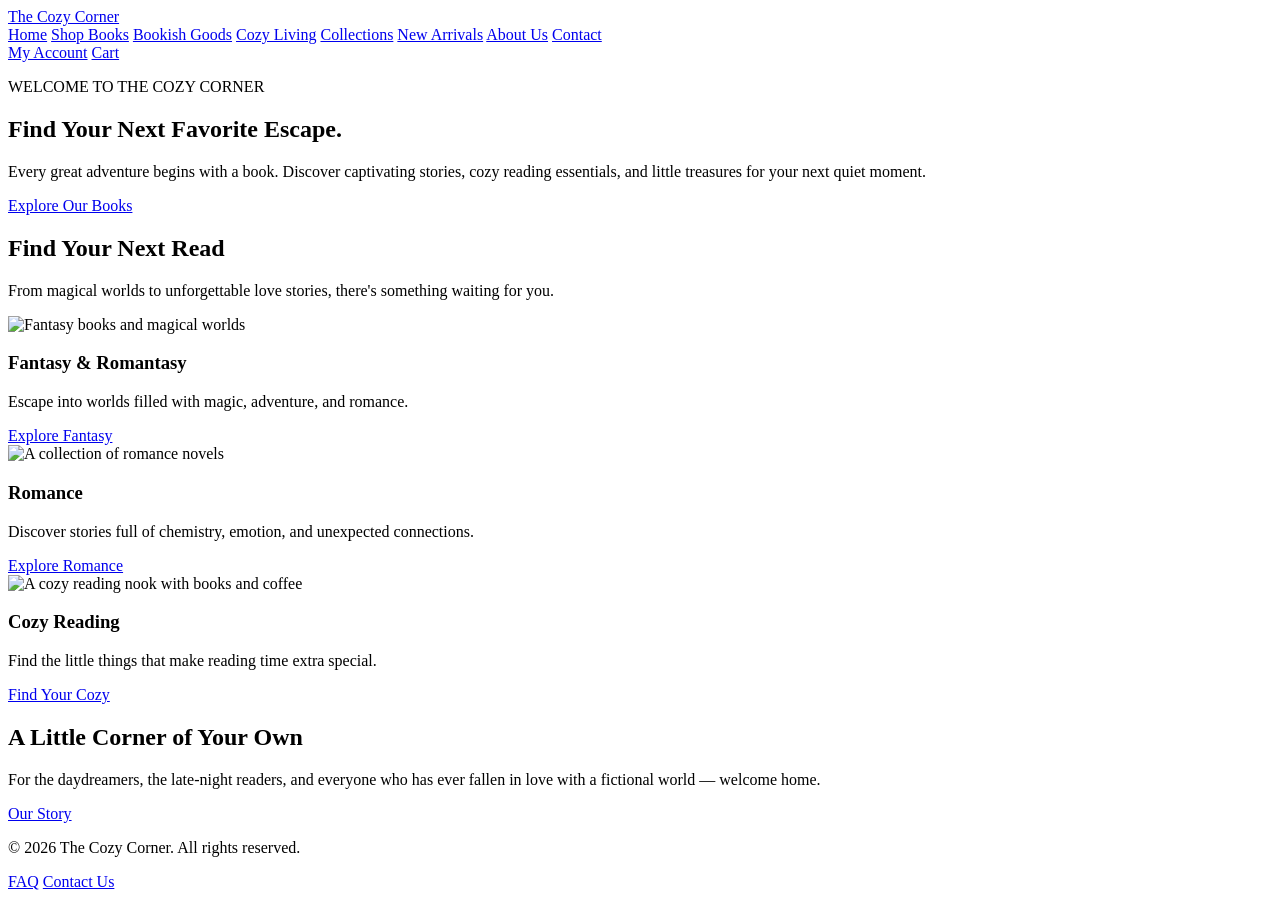
==== index.html @ d62ad063 "Add files via upload" ====
<!DOCTYPE html>
<html lang="en">
<head>
    <meta charset="UTF-8">
    <meta name="viewport" content="width=device-width, initial-scale=1.0">

    <title>The Cozy Corner | Your Next Favorite Read</title>

    <meta name="description"
          content="Discover your next favorite book, cozy reading accessories, and bookish gifts at The Cozy Corner.">

    <link rel="stylesheet" href="css/styles.css">
</head>

<body>

    <header class="site-header">
        <a href="index.html" class="logo">
            The Cozy Corner
        </a>

        <nav class="main-nav">
            <a href="index.html">Home</a>
            <a href="shop-books.html">Shop Books</a>
            <a href="bookish-goods.html">Bookish Goods</a>
            <a href="cozy-living.html">Cozy Living</a>
            <a href="collections.html">Collections</a>
            <a href="new-arrivals.html">New Arrivals</a>
            <a href="about.html">About Us</a>
            <a href="contact.html">Contact</a>
        </nav>

        <div class="header-actions">
            <a href="account.html">My Account</a>
            <a href="cart.html">Cart</a>
        </div>
    </header>

    <main>

        <section class="hero">
            <div class="hero-content">
                <p class="eyebrow">WELCOME TO THE COZY CORNER</p>

                <h1>Find Your Next Favorite Escape.</h1>

                <p>
                    Every great adventure begins with a book.
                    Discover captivating stories, cozy reading
                    essentials, and little treasures for your
                    next quiet moment.
                </p>

                <a href="shop-books.html" class="button">
                    Explore Our Books
                </a>
            </div>
        </section>

        <section class="featured">
            <h2>Find Your Next Read</h2>

            <p>
                From magical worlds to unforgettable love
                stories, there's something waiting for you.
            </p>

            <div class="category-grid">

                <article class="category-card">
                    <img src="images/fantasy.jpg"
                         alt="Fantasy books and magical worlds">

                    <h3>Fantasy &amp; Romantasy</h3>

                    <p>
                        Escape into worlds filled with magic,
                        adventure, and romance.
                    </p>

                    <a href="shop-books.html">
                        Explore Fantasy
                    </a>
                </article>

                <article class="category-card">
                    <img src="images/romance.jpg"
                         alt="A collection of romance novels">

                    <h3>Romance</h3>

                    <p>
                        Discover stories full of chemistry,
                        emotion, and unexpected connections.
                    </p>

                    <a href="shop-books.html">
                        Explore Romance
                    </a>
                </article>

                <article class="category-card">
                    <img src="images/cozy-reading.jpg"
                         alt="A cozy reading nook with books and coffee">

                    <h3>Cozy Reading</h3>

                    <p>
                        Find the little things that make
                        reading time extra special.
                    </p>

                    <a href="cozy-living.html">
                        Find Your Cozy
                    </a>
                </article>

            </div>
        </section>

        <section class="our-story">
            <h2>A Little Corner of Your Own</h2>

            <p>
                For the daydreamers, the late-night readers,
                and everyone who has ever fallen in love
                with a fictional world — welcome home.
            </p>

            <a href="about.html" class="button">
                Our Story
            </a>
        </section>

    </main>

    <footer class="site-footer">
        <p>
            &copy; 2026 The Cozy Corner.
            All rights reserved.
        </p>

        <a href="faq.html">FAQ</a>
        <a href="contact.html">Contact Us</a>
    </footer>

</body>
</html>
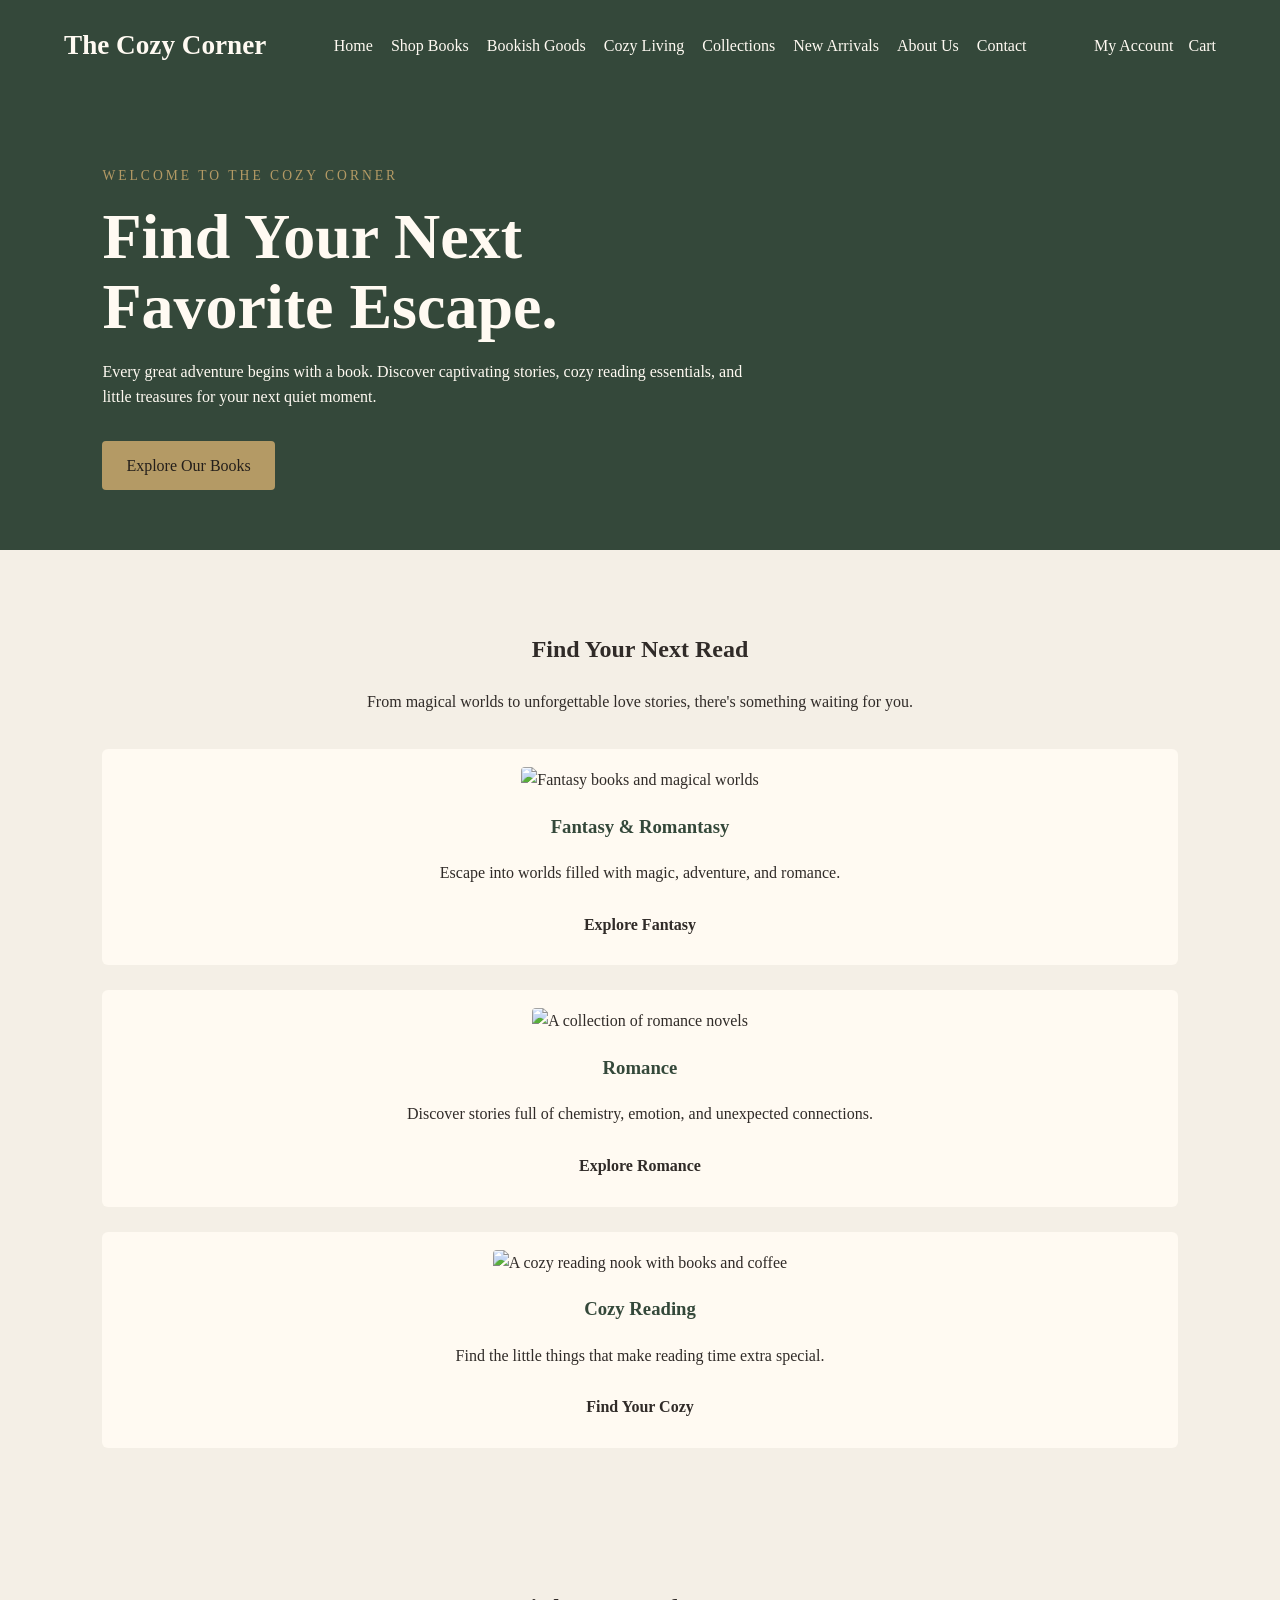
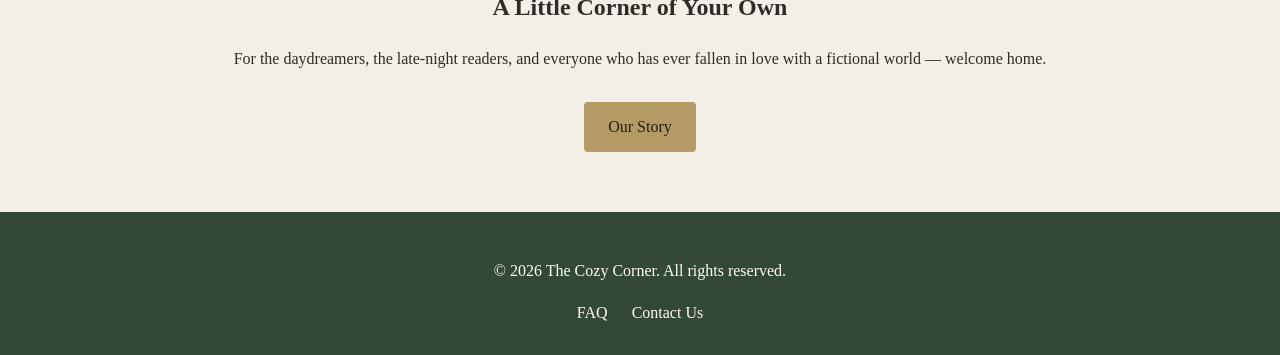
==== commit 6ae02fea: "Update index.html" ====
--- a/index.html
+++ b/index.html
@@ -9,7 +9,7 @@
     <meta name="description"
           content="Discover your next favorite book, cozy reading accessories, and bookish gifts at The Cozy Corner.">
 
-    <link rel="stylesheet" href="css/styles.css">
+    <link rel="stylesheet" href="styles.css">
 </head>
 
 <body>
--- a/styles.css
+++ b/styles.css
@@ -0,0 +1,190 @@
+@charset "UTF-8";
+/* THE COZY CORNER - GLOBAL STYLES */
+
+:root {
+  background:#f4efe6;
+    text:#302b28;
+    green:#34483a;
+    brown:#6c4f3d;
+    cream:#fffaf2;
+    gold:#b49a65;
+}
+
+* {
+    box-sizing:border-box;
+}
+
+body {
+    margin: 0;
+    font-family: Georgia, "Times New Roman", serif;
+    background-color:#f4efe6;
+    color:#302b28;
+    line-height: 1.6;
+}
+
+a {
+    color:inherit;
+    text-decoration:none;
+}
+
+a:hover {
+    color:#6c4f3d;
+}
+
+/* HEADER AND NAVIGATION */
+
+.site-header {
+    display:flex;
+    align-items:center;
+    justify-content:space-between;
+    flex-wrap:wrap;
+    gap: 20px;
+    padding: 24px 5%;
+    background-color:#34483a;
+    color:#fffaf2;
+}
+
+.logo {
+    font-size: 1.7rem;
+    font-weight:bold;
+}
+
+.main-nav {
+    display:flex;
+    flex-wrap:wrap;
+    gap: 18px;
+}
+
+.main-nav a hover,
+.header-actions a hover {
+    color:#b49a65;
+}
+
+.header-actions {
+    display:flex;
+    gap: 15px;
+}
+
+/* HERO SECTION */
+
+.hero {
+    min-height: 420px;
+    display:flex;
+    align-items:center;
+    padding: 60px 8%;
+    background-color:#34483a;
+    color:#fffaf2;
+}
+
+.hero-content {
+    max-width: 650px;
+}
+
+.eyebrow {
+    letter-spacing: 3px;
+    color:#b49a65;
+    font-size: 0.85rem;
+}
+
+.hero h1 {
+    font-size:clamp(2.5rem, 5vw, 4.5rem);
+    line-height: 1.1;
+    margin: 15px 0;
+}
+
+.button {
+    display: inline-block;
+    background-color:#b49a65;
+    color: #241f1b;
+    padding: 12px 24px;
+    margin-top: 15px;
+    border-radius: 4px;
+}
+
+.button-hover{
+    background-color:#fffaf2;
+}
+
+/* FEATURED CATEGORIES */
+
+.featured,
+.our-story {
+    padding: 60px 8%;
+    text-align:center;
+}
+
+.category-grid { 
+    	display:grid;
+	grid-template-columns:auto;
+	gap: 25px;
+    margin-top: 35px;
+}
+
+
+.category-card {
+    background-color:#fffaf2;
+    padding: 18px;
+    border-radius: 6px;
+}
+
+.category-card img {
+    width: 100%;
+    height: 230px;
+    object-fit:cover;
+    border-radius: 4px;
+}
+
+.category-card h3 {
+    color:#34483a;
+}
+
+.category-card a {
+    display: inline-block;
+    margin: 10px 0;
+    font-weight:bold;
+}
+
+/* FOOTER */
+
+.site-footer {
+    background-color:#34483a;
+    color:#fffaf2;
+    text-align:center;
+    padding: 30px 5%;
+}
+
+.site-footer a {
+    margin: 0 10px;
+}
+
+/* RESPONSIVE LAYOUT */
+
+@media(max-width: 900px) {
+    .site-header {
+        flex-direction:column;
+    }
+
+    .main-nav {
+        justify-content:center;
+    }
+
+	.category-grid {
+    	grid-template-columns:auto;
+	}
+
+
+@media(max-width: 600px) {
+    .main-nav {
+        flex-direction:column;
+        align-items:center;
+    }
+
+    .category-grid {
+        grid-template-columns:auto;
+    }
+
+    .hero {
+        padding: 45px 6%;
+    }
+}
+}
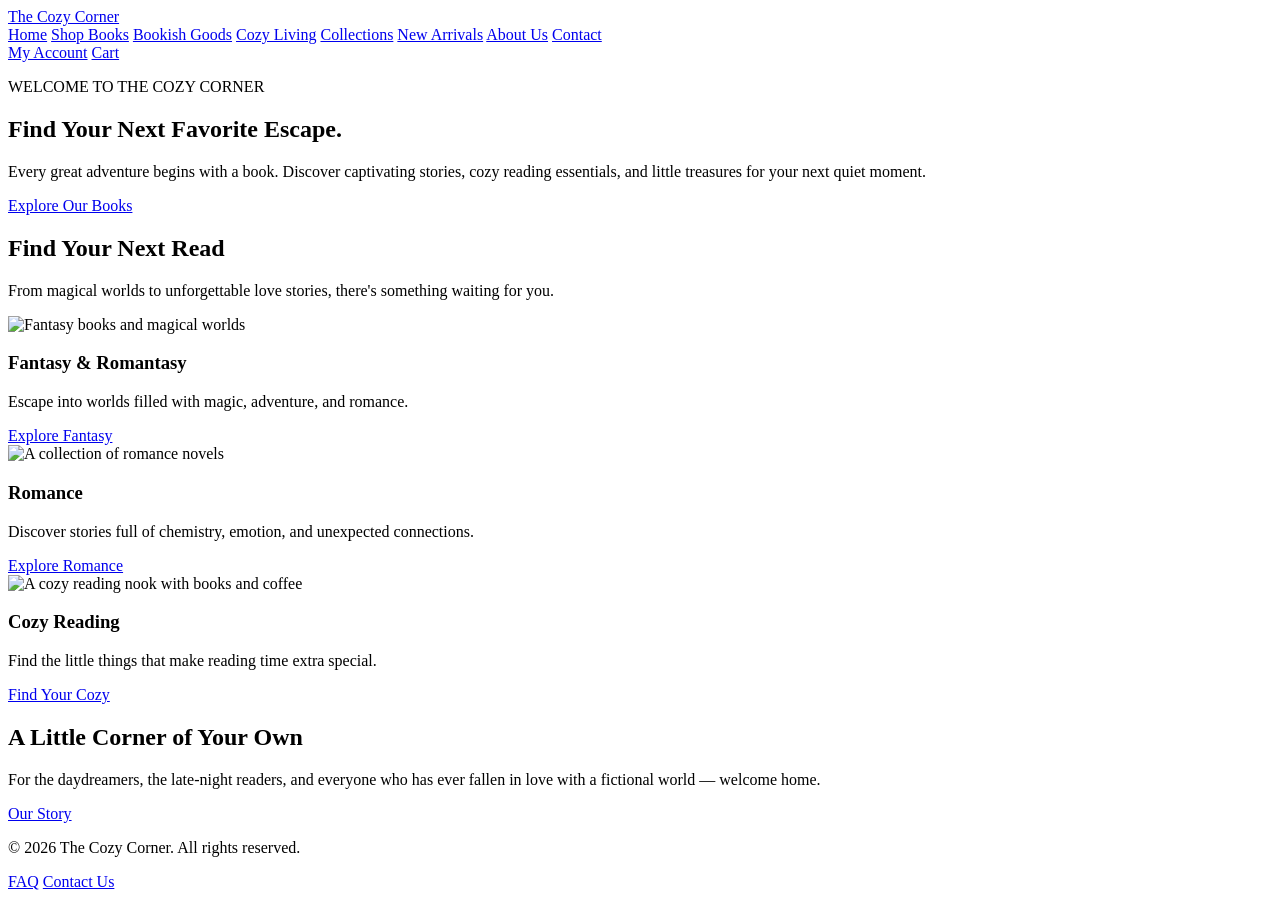
==== commit a2567e81: "Update index.html" ====
--- a/index.html
+++ b/index.html
@@ -9,7 +9,7 @@
     <meta name="description"
           content="Discover your next favorite book, cozy reading accessories, and bookish gifts at The Cozy Corner.">
 
-    <link rel="stylesheet" href="styles.css">
+    <link rel="stylesheet" href="css/styles.css">
 </head>
 
 <body>
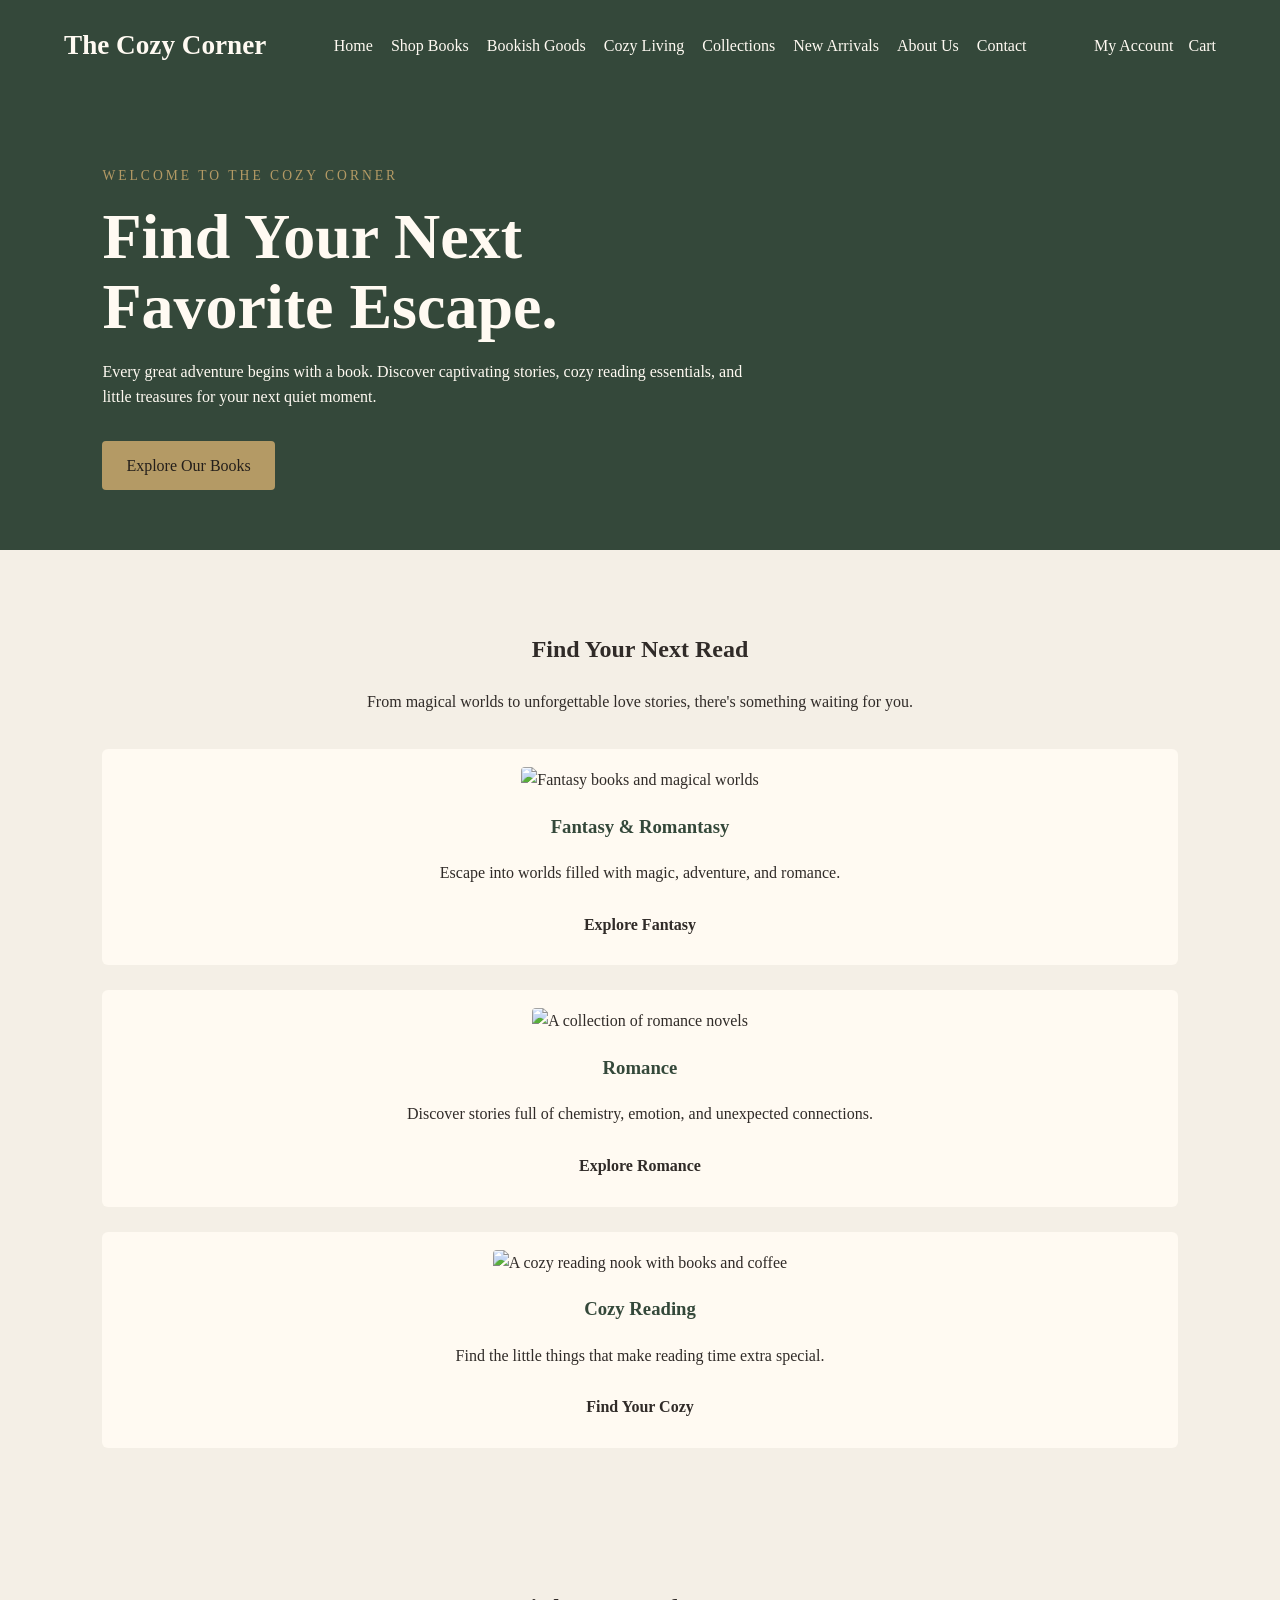
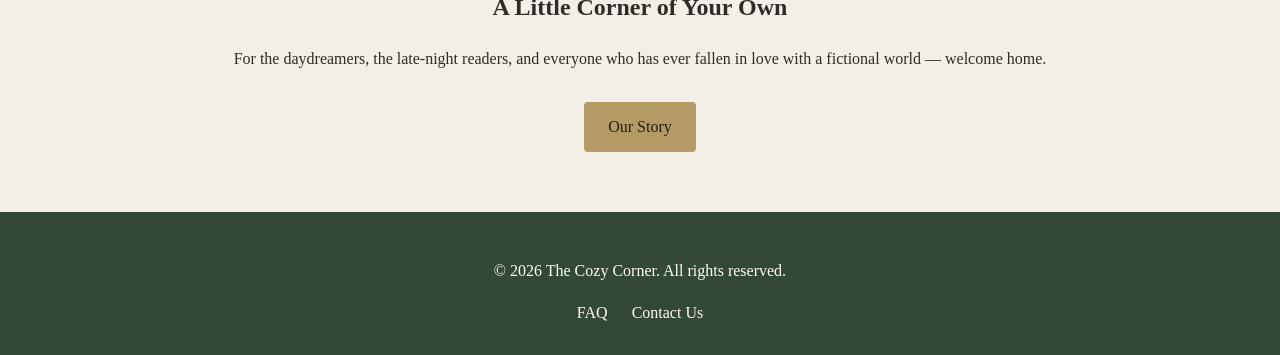
==== commit de7076a1: "Update index.html" ====
--- a/index.html
+++ b/index.html
@@ -9,7 +9,7 @@
     <meta name="description"
           content="Discover your next favorite book, cozy reading accessories, and bookish gifts at The Cozy Corner.">
 
-    <link rel="stylesheet" href="css/styles.css">
+    <link rel="stylesheet" href="styles.css">
 </head>
 
 <body>
--- a/styles.css
+++ b/styles.css
@@ -0,0 +1,190 @@
+@charset "UTF-8";
+/* THE COZY CORNER - GLOBAL STYLES */
+
+:root {
+  background:#f4efe6;
+    text:#302b28;
+    green:#34483a;
+    brown:#6c4f3d;
+    cream:#fffaf2;
+    gold:#b49a65;
+}
+
+* {
+    box-sizing:border-box;
+}
+
+body {
+    margin: 0;
+    font-family: Georgia, "Times New Roman", serif;
+    background-color:#f4efe6;
+    color:#302b28;
+    line-height: 1.6;
+}
+
+a {
+    color:inherit;
+    text-decoration:none;
+}
+
+a:hover {
+    color:#6c4f3d;
+}
+
+/* HEADER AND NAVIGATION */
+
+.site-header {
+    display:flex;
+    align-items:center;
+    justify-content:space-between;
+    flex-wrap:wrap;
+    gap: 20px;
+    padding: 24px 5%;
+    background-color:#34483a;
+    color:#fffaf2;
+}
+
+.logo {
+    font-size: 1.7rem;
+    font-weight:bold;
+}
+
+.main-nav {
+    display:flex;
+    flex-wrap:wrap;
+    gap: 18px;
+}
+
+.main-nav a hover,
+.header-actions a hover {
+    color:#b49a65;
+}
+
+.header-actions {
+    display:flex;
+    gap: 15px;
+}
+
+/* HERO SECTION */
+
+.hero {
+    min-height: 420px;
+    display:flex;
+    align-items:center;
+    padding: 60px 8%;
+    background-color:#34483a;
+    color:#fffaf2;
+}
+
+.hero-content {
+    max-width: 650px;
+}
+
+.eyebrow {
+    letter-spacing: 3px;
+    color:#b49a65;
+    font-size: 0.85rem;
+}
+
+.hero h1 {
+    font-size:clamp(2.5rem, 5vw, 4.5rem);
+    line-height: 1.1;
+    margin: 15px 0;
+}
+
+.button {
+    display: inline-block;
+    background-color:#b49a65;
+    color: #241f1b;
+    padding: 12px 24px;
+    margin-top: 15px;
+    border-radius: 4px;
+}
+
+.button-hover{
+    background-color:#fffaf2;
+}
+
+/* FEATURED CATEGORIES */
+
+.featured,
+.our-story {
+    padding: 60px 8%;
+    text-align:center;
+}
+
+.category-grid { 
+    	display:grid;
+	grid-template-columns:auto;
+	gap: 25px;
+    margin-top: 35px;
+}
+
+
+.category-card {
+    background-color:#fffaf2;
+    padding: 18px;
+    border-radius: 6px;
+}
+
+.category-card img {
+    width: 100%;
+    height: 230px;
+    object-fit:cover;
+    border-radius: 4px;
+}
+
+.category-card h3 {
+    color:#34483a;
+}
+
+.category-card a {
+    display: inline-block;
+    margin: 10px 0;
+    font-weight:bold;
+}
+
+/* FOOTER */
+
+.site-footer {
+    background-color:#34483a;
+    color:#fffaf2;
+    text-align:center;
+    padding: 30px 5%;
+}
+
+.site-footer a {
+    margin: 0 10px;
+}
+
+/* RESPONSIVE LAYOUT */
+
+@media(max-width: 900px) {
+    .site-header {
+        flex-direction:column;
+    }
+
+    .main-nav {
+        justify-content:center;
+    }
+
+	.category-grid {
+    	grid-template-columns:auto;
+	}
+
+
+@media(max-width: 600px) {
+    .main-nav {
+        flex-direction:column;
+        align-items:center;
+    }
+
+    .category-grid {
+        grid-template-columns:auto;
+    }
+
+    .hero {
+        padding: 45px 6%;
+    }
+}
+}
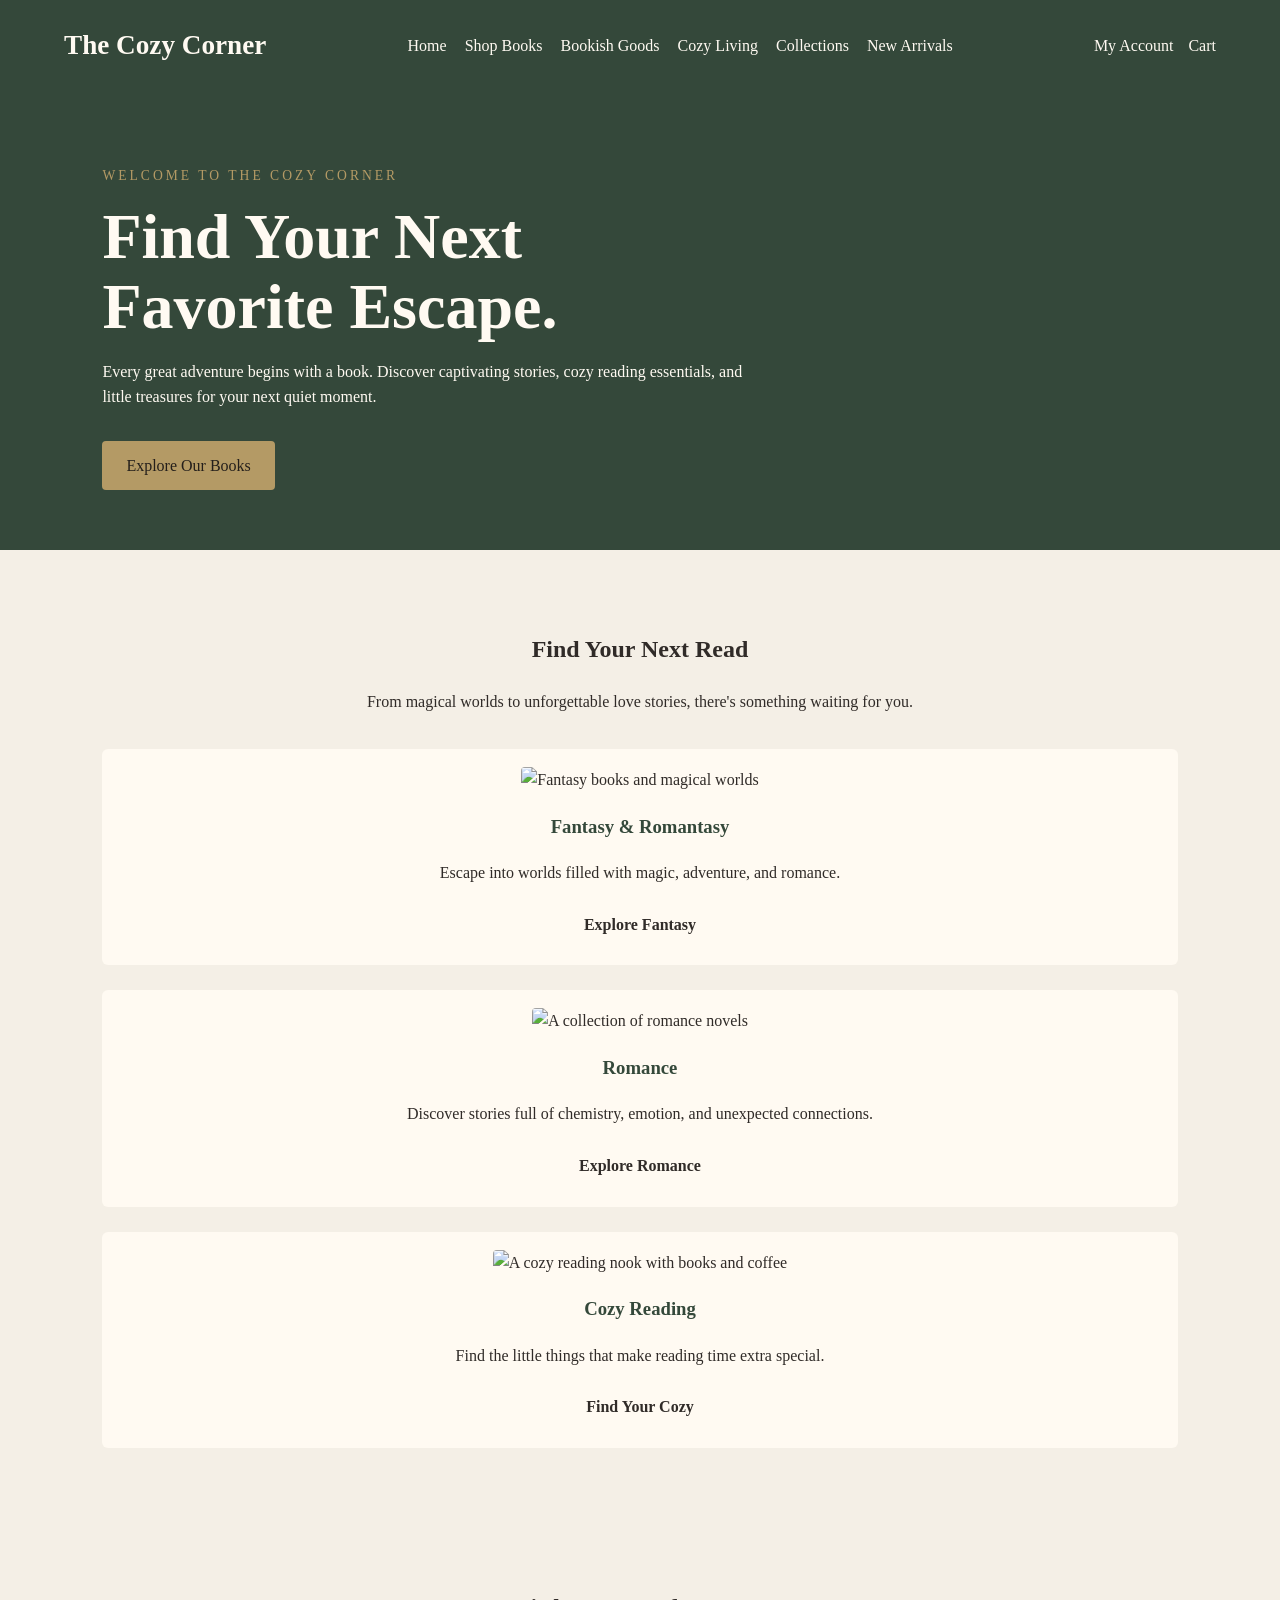
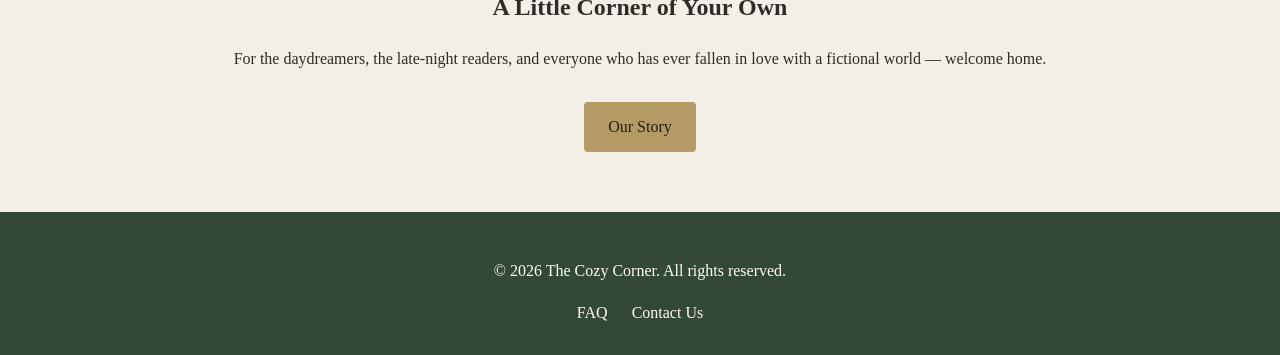
==== commit 082bd9a8: "Update index.html" ====
--- a/index.html
+++ b/index.html
@@ -5,7 +5,7 @@
     <meta name="viewport" content="width=device-width, initial-scale=1.0">
 
     <title>The Cozy Corner | Your Next Favorite Read</title>
-
+<link rel="logo" type="image/jpg" href="images/logo.jpeg">
     <meta name="description"
           content="Discover your next favorite book, cozy reading accessories, and bookish gifts at The Cozy Corner.">
 
@@ -26,9 +26,7 @@
             <a href="cozy-living.html">Cozy Living</a>
             <a href="collections.html">Collections</a>
             <a href="new-arrivals.html">New Arrivals</a>
-            <a href="about.html">About Us</a>
-            <a href="contact.html">Contact</a>
-        </nav>
+ </nav>
 
         <div class="header-actions">
             <a href="account.html">My Account</a>
